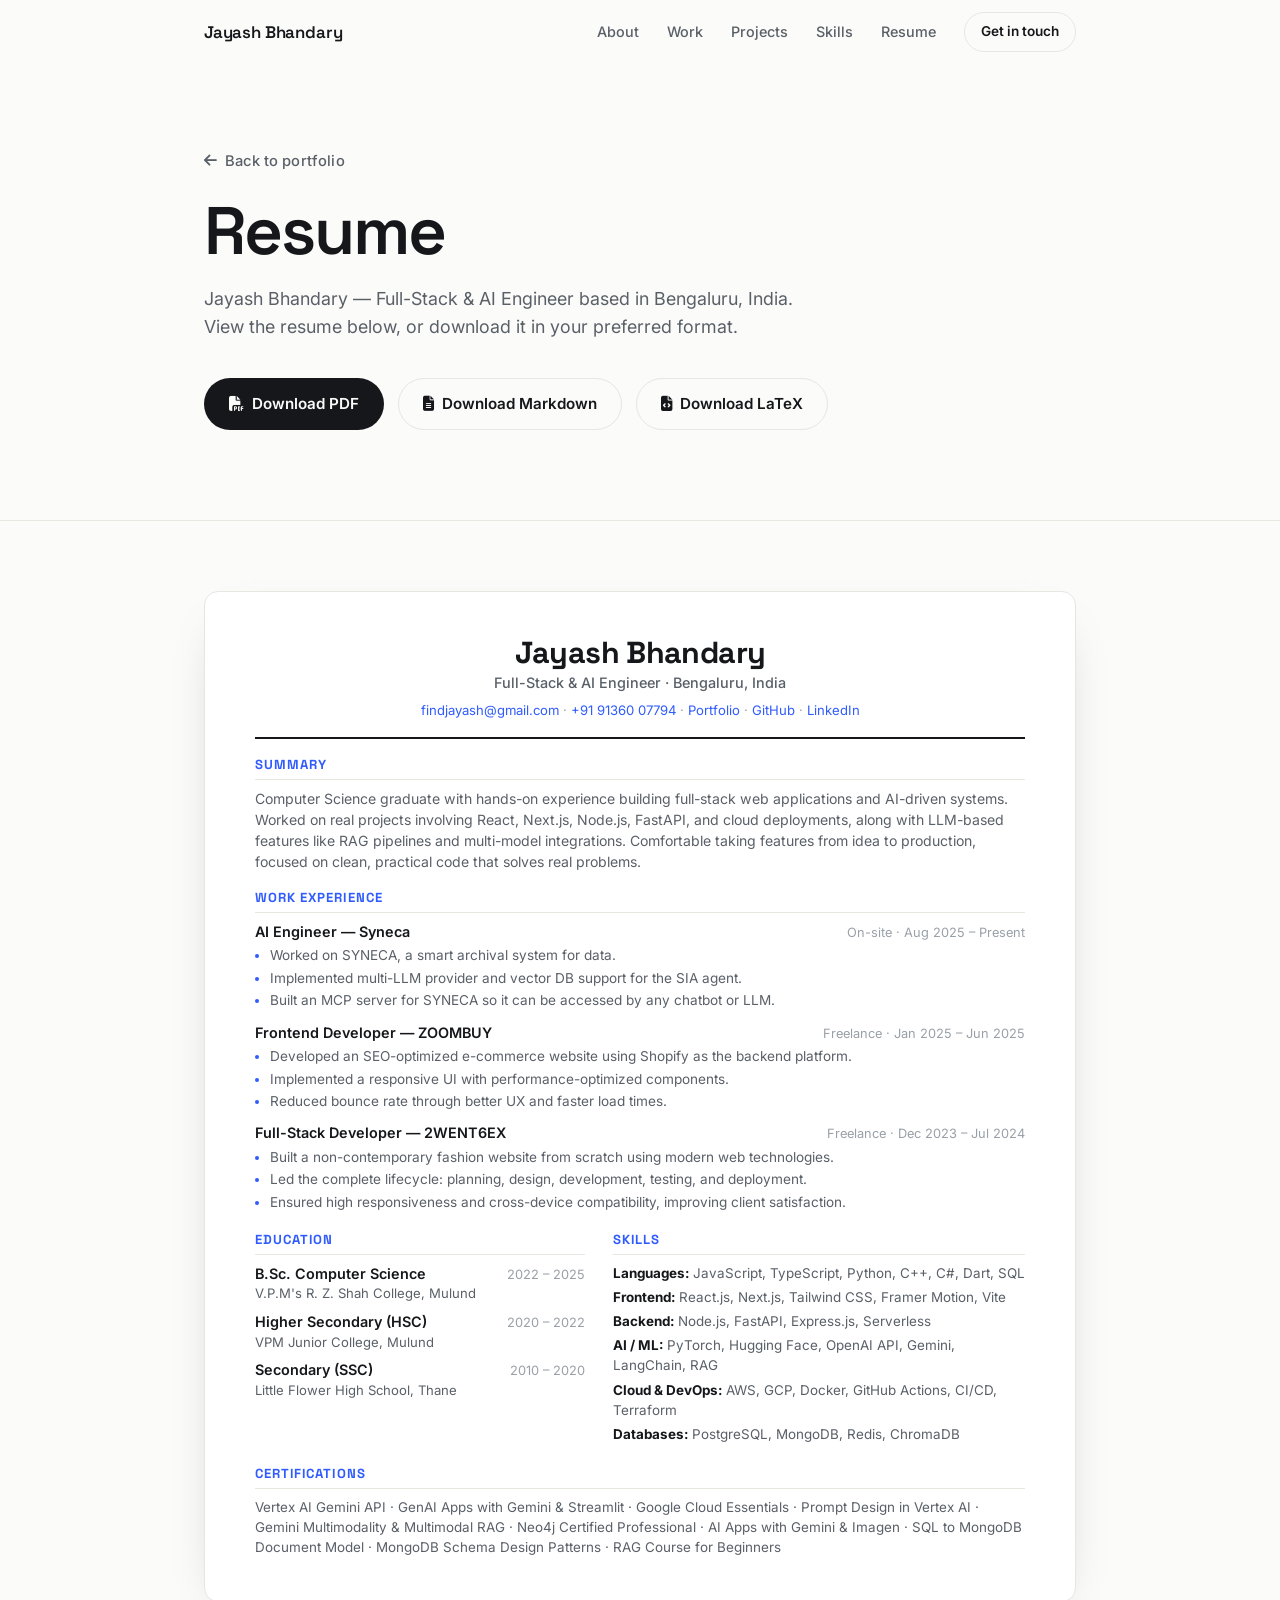
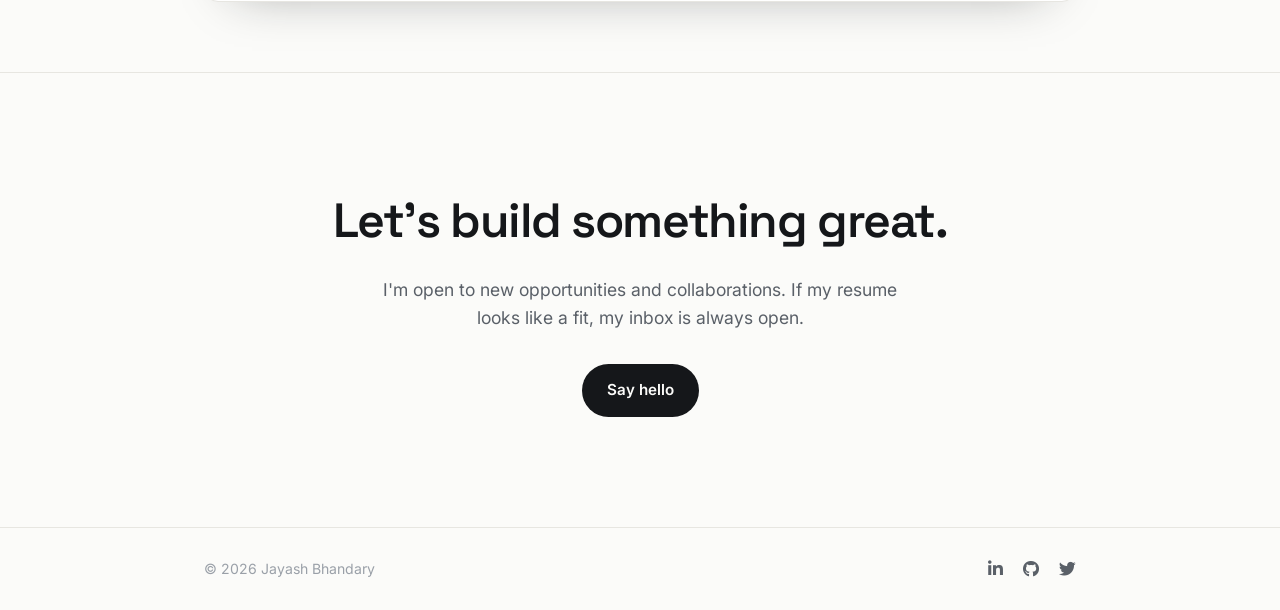
==== resume.html @ 94af231e "somechanges" ====
<!DOCTYPE html>
<html lang="en">
<head>
    <meta charset="UTF-8">
    <meta name="viewport" content="width=device-width, initial-scale=1.0">
    <meta http-equiv="X-UA-Compatible" content="IE=edge">

    <title>Resume — Jayash Bhandary | Full-Stack & AI Engineer</title>

    <!-- Primary SEO -->
    <meta name="description" content="Resume of Jayash Bhandary — Full-Stack & AI Engineer in Bengaluru, India. Experience at Syneca, ZOOMBUY and 2WENT6EX building React/Next.js apps, FastAPI backends, RAG pipelines and multi-LLM systems. Download as PDF, Markdown or LaTeX.">
    <meta name="keywords" content="Jayash Bhandary resume, Jayash Bhandary CV, Full-Stack Engineer resume, AI Engineer resume, React, Next.js, Node.js, FastAPI, Python, RAG, LLM, LangChain, MCP server, Bengaluru, India, hire">
    <meta name="author" content="Jayash Bhandary">
    <meta name="robots" content="index, follow, max-image-preview:large, max-snippet:-1">
    <meta name="googlebot" content="index, follow">
    <meta name="language" content="English">
    <meta name="theme-color" content="#ffffff">
    <meta name="color-scheme" content="light">
    <meta name="format-detection" content="telephone=no">

    <!-- Geo -->
    <meta name="geo.region" content="IN-KA">
    <meta name="geo.placename" content="Bengaluru">
    <meta name="geo.position" content="12.9716;77.5946">
    <meta name="ICBM" content="12.9716, 77.5946">

    <!-- Canonical -->
    <link rel="canonical" href="https://jayashbhandary.github.io/resume.html">

    <!-- Open Graph / Facebook -->
    <meta property="og:type" content="profile">
    <meta property="og:url" content="https://jayashbhandary.github.io/resume.html">
    <meta property="og:site_name" content="Jayash Bhandary">
    <meta property="og:title" content="Resume — Jayash Bhandary | Full-Stack & AI Engineer">
    <meta property="og:description" content="Full-Stack & AI Engineer in Bengaluru — React, Next.js, FastAPI, RAG pipelines and multi-LLM systems. View or download the resume as PDF, Markdown or LaTeX.">
    <meta property="og:image" content="https://raw.githubusercontent.com/JayashBhandary/jayashbhandary.github.io/master/image.jpeg">
    <meta property="og:image:alt" content="Jayash Bhandary — Full-Stack & AI Engineer">
    <meta property="og:locale" content="en_US">
    <meta property="profile:first_name" content="Jayash">
    <meta property="profile:last_name" content="Bhandary">

    <!-- Twitter -->
    <meta name="twitter:card" content="summary_large_image">
    <meta name="twitter:url" content="https://jayashbhandary.github.io/resume.html">
    <meta name="twitter:title" content="Resume — Jayash Bhandary | Full-Stack & AI Engineer">
    <meta name="twitter:description" content="Full-Stack & AI Engineer in Bengaluru — React, Next.js, FastAPI, RAG pipelines and multi-LLM systems. View or download as PDF, Markdown or LaTeX.">
    <meta name="twitter:image" content="https://raw.githubusercontent.com/JayashBhandary/jayashbhandary.github.io/master/image.jpeg">
    <meta name="twitter:site" content="@JayashBhandary">
    <meta name="twitter:creator" content="@JayashBhandary">

    <!-- Favicon -->
    <link rel="icon" type="image/x-icon" href="favicon.ico">
    <link rel="apple-touch-icon" href="favicon.ico">

    <!-- Structured Data: Person (resume detail) -->
    <script type="application/ld+json">
    {
        "@context": "https://schema.org",
        "@type": "Person",
        "name": "Jayash Bhandary",
        "url": "https://jayashbhandary.github.io/",
        "image": "https://raw.githubusercontent.com/JayashBhandary/jayashbhandary.github.io/master/image.jpeg",
        "jobTitle": "Full-Stack & AI Engineer",
        "description": "Computer Science graduate building full-stack web applications and AI-driven systems with React, Next.js, FastAPI, and LLM-based RAG pipelines.",
        "email": "mailto:findjayash@gmail.com",
        "telephone": "+91-9136007794",
        "address": {
            "@type": "PostalAddress",
            "addressLocality": "Bengaluru",
            "addressRegion": "Karnataka",
            "addressCountry": "IN"
        },
        "alumniOf": [
            { "@type": "CollegeOrUniversity", "name": "V.P.M's R. Z. Shah College" },
            { "@type": "EducationalOrganization", "name": "VPM Junior College" },
            { "@type": "EducationalOrganization", "name": "Little Flower High School" }
        ],
        "hasOccupation": [
            {
                "@type": "Occupation",
                "name": "AI Engineer",
                "occupationLocation": { "@type": "Place", "name": "Syneca" }
            },
            {
                "@type": "Occupation",
                "name": "Frontend Developer",
                "occupationLocation": { "@type": "Place", "name": "ZOOMBUY" }
            },
            {
                "@type": "Occupation",
                "name": "Full-Stack Developer",
                "occupationLocation": { "@type": "Place", "name": "2WENT6EX" }
            }
        ],
        "knowsAbout": [
            "Full-Stack Development", "Artificial Intelligence", "React.js", "Next.js",
            "Node.js", "FastAPI", "Python", "TypeScript", "Retrieval-Augmented Generation",
            "Large Language Models", "LangChain", "PyTorch", "Hugging Face",
            "AWS", "GCP", "Docker", "PostgreSQL", "MongoDB", "Cloud Deployment", "MCP"
        ],
        "sameAs": [
            "https://github.com/JayashBhandary",
            "https://www.linkedin.com/in/jayashbhandary",
            "https://x.com/JayashBhandary"
        ]
    }
    </script>

    <!-- Structured Data: Breadcrumb -->
    <script type="application/ld+json">
    {
        "@context": "https://schema.org",
        "@type": "BreadcrumbList",
        "itemListElement": [
            { "@type": "ListItem", "position": 1, "name": "Home", "item": "https://jayashbhandary.github.io/" },
            { "@type": "ListItem", "position": 2, "name": "Resume", "item": "https://jayashbhandary.github.io/resume.html" }
        ]
    }
    </script>

    <!-- Stylesheets -->
    <link rel="stylesheet" href="style.css">
    <link rel="preconnect" href="https://fonts.googleapis.com">
    <link rel="preconnect" href="https://fonts.gstatic.com" crossorigin>
    <link href="https://fonts.googleapis.com/css2?family=Inter:wght@300;400;500;600;700&family=Space+Grotesk:wght@500;600;700&display=swap" rel="stylesheet">
    <link rel="stylesheet" href="https://cdnjs.cloudflare.com/ajax/libs/font-awesome/6.5.1/css/all.min.css" xintegrity="sha512-DTOQO9RWCH3ppGqcWaEA1BIZOC6xxalwEsw9c2QQeAIftl+Vegovlnee1c9QX4TctnWMn13TZye+giMm8e2LwA==" crossorigin="anonymous" referrerpolicy="no-referrer" />
</head>
<body>
    <nav class="navbar">
        <div class="container nav-inner">
            <a href="index.html" class="logo">Jayash Bhandary</a>
            <ul class="nav-links">
                <li><a href="index.html#about">About</a></li>
                <li><a href="index.html#experience">Work</a></li>
                <li><a href="index.html#projects">Projects</a></li>
                <li><a href="index.html#skills">Skills</a></li>
                <li><a href="resume.html">Resume</a></li>
            </ul>
            <a href="mailto:findjayash@gmail.com" class="nav-cta">Get in touch</a>
            <button class="hamburger" aria-label="Toggle menu">
                <span></span>
                <span></span>
                <span></span>
            </button>
        </div>
    </nav>

    <main>
        <!-- HERO -->
        <header class="hero resume-hero">
            <div class="container">
                <p class="hero-eyebrow"><a href="index.html" class="back-link"><i class="fas fa-arrow-left"></i> Back to portfolio</a></p>
                <h1 class="hero-title">Resume</h1>
                <p class="hero-subtitle">Jayash Bhandary — Full-Stack &amp; AI Engineer based in Bengaluru, India. View the resume below, or download it in your preferred format.</p>
                <div class="hero-actions">
                    <a href="resume.pdf" class="btn btn-primary js-download" download="Jayash-Bhandary-Resume.pdf"><i class="fas fa-file-pdf"></i> Download PDF</a>
                    <a href="resume.md" class="btn btn-ghost js-download" download="Jayash-Bhandary-Resume.md"><i class="fas fa-file-lines"></i> Download Markdown</a>
                    <a href="resume.tex" class="btn btn-ghost js-download" download="Jayash-Bhandary-Resume.tex"><i class="fas fa-file-code"></i> Download LaTeX</a>
                </div>
            </div>
        </header>

        <!-- RESUME VIEWER (one-page rendered sheet) -->
        <section class="section resume-viewer-section">
            <div class="container">
                <article class="resume-sheet">
                    <header class="rs-head">
                        <h2 class="rs-name">Jayash Bhandary</h2>
                        <p class="rs-role">Full-Stack &amp; AI Engineer · Bengaluru, India</p>
                        <p class="rs-contact">
                            <a href="mailto:findjayash@gmail.com">findjayash@gmail.com</a> ·
                            <a href="tel:+919136007794">+91 91360 07794</a> ·
                            <a href="https://jayashbhandary.github.io" target="_blank" rel="noopener">Portfolio</a> ·
                            <a href="https://github.com/JayashBhandary" target="_blank" rel="noopener">GitHub</a> ·
                            <a href="https://www.linkedin.com/in/jayashbhandary" target="_blank" rel="noopener">LinkedIn</a>
                        </p>
                    </header>

                    <section class="rs-block">
                        <h3 class="rs-heading">Summary</h3>
                        <p class="rs-summary">Computer Science graduate with hands-on experience building full-stack web applications and AI-driven systems. Worked on real projects involving React, Next.js, Node.js, FastAPI, and cloud deployments, along with LLM-based features like RAG pipelines and multi-model integrations. Comfortable taking features from idea to production, focused on clean, practical code that solves real problems.</p>
                    </section>

                    <section class="rs-block">
                        <h3 class="rs-heading">Work Experience</h3>
                        <div class="rs-entry">
                            <div class="rs-entry-top"><span class="rs-title">AI Engineer — Syneca</span><span class="rs-meta">On-site · Aug 2025 – Present</span></div>
                            <ul class="rs-bullets">
                                <li>Worked on SYNECA, a smart archival system for data.</li>
                                <li>Implemented multi-LLM provider and vector DB support for the SIA agent.</li>
                                <li>Built an MCP server for SYNECA so it can be accessed by any chatbot or LLM.</li>
                            </ul>
                        </div>
                        <div class="rs-entry">
                            <div class="rs-entry-top"><span class="rs-title">Frontend Developer — ZOOMBUY</span><span class="rs-meta">Freelance · Jan 2025 – Jun 2025</span></div>
                            <ul class="rs-bullets">
                                <li>Developed an SEO-optimized e-commerce website using Shopify as the backend platform.</li>
                                <li>Implemented a responsive UI with performance-optimized components.</li>
                                <li>Reduced bounce rate through better UX and faster load times.</li>
                            </ul>
                        </div>
                        <div class="rs-entry">
                            <div class="rs-entry-top"><span class="rs-title">Full-Stack Developer — 2WENT6EX</span><span class="rs-meta">Freelance · Dec 2023 – Jul 2024</span></div>
                            <ul class="rs-bullets">
                                <li>Built a non-contemporary fashion website from scratch using modern web technologies.</li>
                                <li>Led the complete lifecycle: planning, design, development, testing, and deployment.</li>
                                <li>Ensured high responsiveness and cross-device compatibility, improving client satisfaction.</li>
                            </ul>
                        </div>
                    </section>

                    <div class="rs-cols">
                        <section class="rs-block">
                            <h3 class="rs-heading">Education</h3>
                            <div class="rs-edu"><span class="rs-title">B.Sc. Computer Science</span><span class="rs-meta">2022 – 2025</span></div>
                            <p class="rs-sub">V.P.M's R. Z. Shah College, Mulund</p>
                            <div class="rs-edu"><span class="rs-title">Higher Secondary (HSC)</span><span class="rs-meta">2020 – 2022</span></div>
                            <p class="rs-sub">VPM Junior College, Mulund</p>
                            <div class="rs-edu"><span class="rs-title">Secondary (SSC)</span><span class="rs-meta">2010 – 2020</span></div>
                            <p class="rs-sub">Little Flower High School, Thane</p>
                        </section>

                        <section class="rs-block">
                            <h3 class="rs-heading">Skills</h3>
                            <p class="rs-skill"><strong>Languages:</strong> JavaScript, TypeScript, Python, C++, C#, Dart, SQL</p>
                            <p class="rs-skill"><strong>Frontend:</strong> React.js, Next.js, Tailwind CSS, Framer Motion, Vite</p>
                            <p class="rs-skill"><strong>Backend:</strong> Node.js, FastAPI, Express.js, Serverless</p>
                            <p class="rs-skill"><strong>AI / ML:</strong> PyTorch, Hugging Face, OpenAI API, Gemini, LangChain, RAG</p>
                            <p class="rs-skill"><strong>Cloud &amp; DevOps:</strong> AWS, GCP, Docker, GitHub Actions, CI/CD, Terraform</p>
                            <p class="rs-skill"><strong>Databases:</strong> PostgreSQL, MongoDB, Redis, ChromaDB</p>
                        </section>
                    </div>

                    <section class="rs-block">
                        <h3 class="rs-heading">Certifications</h3>
                        <p class="rs-certs">Vertex AI Gemini API · GenAI Apps with Gemini &amp; Streamlit · Google Cloud Essentials · Prompt Design in Vertex AI · Gemini Multimodality &amp; Multimodal RAG · Neo4j Certified Professional · AI Apps with Gemini &amp; Imagen · SQL to MongoDB Document Model · MongoDB Schema Design Patterns · RAG Course for Beginners</p>
                    </section>
                </article>
            </div>
        </section>

        <!-- CONTACT -->
        <section id="contact" class="section contact">
            <div class="container">
                <h2 class="contact-title">Let's build something great.</h2>
                <p class="contact-text">I'm open to new opportunities and collaborations. If my resume looks like a fit, my inbox is always open.</p>
                <a href="mailto:findjayash@gmail.com" class="btn btn-primary">Say hello</a>
            </div>
        </section>
    </main>

    <footer class="footer">
        <div class="container footer-inner">
            <p class="footer-text">© <span id="year">2026</span> Jayash Bhandary</p>
            <div class="social-links">
                <a href="https://www.linkedin.com/in/jayashbhandary" target="_blank" aria-label="LinkedIn"><i class="fab fa-linkedin-in"></i></a>
                <a href="https://github.com/JayashBhandary" target="_blank" aria-label="GitHub"><i class="fab fa-github"></i></a>
                <a href="https://x.com/JayashBhandary" target="_blank" aria-label="Twitter"><i class="fab fa-twitter"></i></a>
            </div>
        </div>
    </footer>

    <script src="script.js"></script>
    <script>
    // Force a true download (fetch -> blob) so files never open/preview in the browser.
    document.querySelectorAll('.js-download').forEach(link => {
        link.addEventListener('click', async (e) => {
            const url = link.getAttribute('href');
            const name = link.getAttribute('download') || url.split('/').pop();
            try {
                const res = await fetch(url);
                if (!res.ok) throw new Error(res.status);
                const blob = await res.blob();
                e.preventDefault();
                const objectUrl = URL.createObjectURL(blob);
                const a = document.createElement('a');
                a.href = objectUrl;
                a.download = name;
                document.body.appendChild(a);
                a.click();
                a.remove();
                URL.revokeObjectURL(objectUrl);
            } catch (err) {
                // Fall back to the native download attribute (no preventDefault).
            }
        });
    });
    </script>
</body>
</html>
---- style.css ----
:root {
    --bg: #fbfbf9;
    --surface: #ffffff;
    --text: #15171a;
    --text-soft: #5a6068;
    --text-faint: #9aa0a8;
    --border: #e7e6e1;
    --accent: #2f5bff;
    --accent-soft: #eef1ff;
    --font-sans: 'Inter', -apple-system, BlinkMacSystemFont, 'Segoe UI', Roboto, sans-serif;
    --font-display: 'Space Grotesk', var(--font-sans);
    --radius: 14px;
    --maxw: 920px;
    --ease: cubic-bezier(0.16, 1, 0.3, 1);
}

*, *::before, *::after {
    box-sizing: border-box;
    margin: 0;
    padding: 0;
}

html {
    scroll-behavior: smooth;
}

body {
    font-family: var(--font-sans);
    background: var(--bg);
    color: var(--text);
    line-height: 1.6;
    -webkit-font-smoothing: antialiased;
    -moz-osx-font-smoothing: grayscale;
    font-size: 17px;
}

a {
    color: var(--accent);
    text-decoration: none;
    transition: color 0.2s var(--ease);
}

.container {
    max-width: var(--maxw);
    margin: 0 auto;
    padding: 0 24px;
}

/* --- Navbar --- */
.navbar {
    position: fixed;
    inset: 0 0 auto 0;
    z-index: 100;
    border-bottom: 1px solid transparent;
    transition: background 0.3s var(--ease), border-color 0.3s var(--ease);
}
.navbar.scrolled {
    background: rgba(251, 251, 249, 0.82);
    backdrop-filter: blur(12px);
    -webkit-backdrop-filter: blur(12px);
    border-bottom-color: var(--border);
}
.nav-inner {
    display: flex;
    align-items: center;
    justify-content: space-between;
    height: 64px;
}
.logo {
    font-family: var(--font-display);
    font-weight: 600;
    font-size: 1.05rem;
    color: var(--text);
    letter-spacing: -0.01em;
}
.nav-links {
    display: flex;
    list-style: none;
    gap: 28px;
    margin-left: auto;
    margin-right: 28px;
}
.nav-links a {
    color: var(--text-soft);
    font-size: 0.9rem;
    font-weight: 500;
}
.nav-links a:hover { color: var(--text); }

.nav-cta {
    font-size: 0.85rem;
    font-weight: 600;
    color: var(--text);
    padding: 8px 16px;
    border: 1px solid var(--border);
    border-radius: 999px;
    transition: all 0.2s var(--ease);
}
.nav-cta:hover {
    border-color: var(--accent);
    color: var(--accent);
}
.hamburger { display: none; }

/* --- Buttons --- */
.btn {
    display: inline-flex;
    align-items: center;
    gap: 8px;
    font-size: 0.95rem;
    font-weight: 600;
    padding: 13px 24px;
    border-radius: 999px;
    transition: all 0.2s var(--ease);
    border: 1px solid transparent;
}
.btn-primary {
    background: var(--text);
    color: var(--bg);
}
.btn-primary:hover {
    background: var(--accent);
    color: #fff;
    transform: translateY(-2px);
}
.btn-ghost {
    color: var(--text);
    border-color: var(--border);
}
.btn-ghost:hover {
    border-color: var(--accent);
    color: var(--accent);
}

/* --- Hero --- */
.hero {
    padding: 180px 0 110px;
}
.hero-eyebrow {
    color: var(--accent);
    font-weight: 600;
    font-size: 0.92rem;
    letter-spacing: 0.01em;
    margin-bottom: 22px;
}
.hero-title {
    font-family: var(--font-display);
    font-weight: 600;
    font-size: clamp(2.4rem, 6.5vw, 4.2rem);
    line-height: 1.05;
    letter-spacing: -0.03em;
    color: var(--text);
    margin-bottom: 26px;
}
.hero-subtitle {
    max-width: 600px;
    font-size: 1.12rem;
    color: var(--text-soft);
    margin-bottom: 36px;
}
.hero-actions {
    display: flex;
    flex-wrap: wrap;
    gap: 14px;
    margin-bottom: 40px;
}
.hero-links {
    display: flex;
    flex-wrap: wrap;
    gap: 26px;
    list-style: none;
}
.hero-links a {
    color: var(--text-soft);
    font-size: 0.9rem;
    font-weight: 500;
    display: inline-flex;
    align-items: center;
    gap: 8px;
}
.hero-links a:hover { color: var(--accent); }

/* --- Resume page --- */
.resume-hero { padding: 150px 0 50px; }
.resume-hero .hero-title { margin-bottom: 18px; }
.back-link {
    display: inline-flex;
    align-items: center;
    gap: 8px;
    color: var(--text-soft);
    font-weight: 500;
}
.back-link:hover { color: var(--accent); }
.resume-viewer-section { padding-top: 0; border-top: none; }

/* One-page rendered resume sheet */
.resume-sheet {
    background: var(--surface);
    border: 1px solid var(--border);
    border-radius: var(--radius);
    box-shadow: 0 18px 50px -30px rgba(21, 23, 26, 0.4);
    padding: 44px 50px;
    font-size: 0.9rem;
    line-height: 1.5;
    color: var(--text-soft);
}
.rs-head {
    text-align: center;
    padding-bottom: 16px;
    margin-bottom: 6px;
    border-bottom: 2px solid var(--text);
}
.rs-name {
    font-family: var(--font-display);
    font-size: 1.9rem;
    letter-spacing: -0.02em;
    color: var(--text);
    line-height: 1.1;
}
.rs-role { color: var(--text-soft); font-weight: 500; margin-top: 2px; }
.rs-contact { font-size: 0.82rem; color: var(--text-faint); margin-top: 8px; }
.rs-contact a { color: var(--accent); }

.rs-block { margin-top: 16px; }
.rs-heading {
    font-family: var(--font-display);
    font-size: 0.82rem;
    text-transform: uppercase;
    letter-spacing: 0.08em;
    color: var(--accent);
    padding-bottom: 4px;
    margin-bottom: 8px;
    border-bottom: 1px solid var(--border);
}
.rs-summary { font-size: 0.88rem; }

.rs-entry { margin-bottom: 11px; }
.rs-entry:last-child { margin-bottom: 0; }
.rs-entry-top, .rs-edu {
    display: flex;
    justify-content: space-between;
    align-items: baseline;
    gap: 12px;
    flex-wrap: wrap;
}
.rs-title { font-weight: 600; color: var(--text); }
.rs-meta { font-size: 0.8rem; color: var(--text-faint); white-space: nowrap; }
.rs-sub { font-size: 0.82rem; margin-bottom: 7px; }
.rs-edu { margin-top: 7px; }
.rs-bullets {
    list-style: none;
    margin-top: 3px;
}
.rs-bullets li {
    position: relative;
    padding-left: 15px;
    font-size: 0.85rem;
    margin-bottom: 2px;
}
.rs-bullets li::before {
    content: '';
    position: absolute;
    left: 0;
    top: 9px;
    width: 4px;
    height: 4px;
    border-radius: 50%;
    background: var(--accent);
}

.rs-cols {
    display: grid;
    grid-template-columns: 1fr 1.25fr;
    gap: 28px;
}
.rs-skill { font-size: 0.84rem; margin-bottom: 4px; }
.rs-skill strong { color: var(--text); }
.rs-certs { font-size: 0.84rem; }

/* --- Sections --- */
.section {
    padding: 70px 0;
    border-top: 1px solid var(--border);
}
.section-head {
    display: flex;
    align-items: baseline;
    gap: 14px;
    margin-bottom: 44px;
}
.section-index {
    font-family: var(--font-display);
    font-size: 0.85rem;
    font-weight: 600;
    color: var(--accent);
}
.section-title {
    font-family: var(--font-display);
    font-weight: 600;
    font-size: clamp(1.5rem, 3.5vw, 2rem);
    letter-spacing: -0.02em;
    color: var(--text);
}

/* --- About --- */
.about-grid {
    display: grid;
    grid-template-columns: 1.6fr 1fr;
    gap: 48px;
}
.about-text p {
    color: var(--text-soft);
    margin-bottom: 16px;
}
.about-text p:first-child {
    color: var(--text);
    font-size: 1.15rem;
}
.about-facts {
    display: flex;
    flex-direction: column;
    gap: 18px;
}
.fact {
    display: flex;
    flex-direction: column;
    gap: 2px;
    padding-bottom: 16px;
    border-bottom: 1px solid var(--border);
}
.fact:last-child { border-bottom: none; }
.fact-label {
    font-size: 0.78rem;
    text-transform: uppercase;
    letter-spacing: 0.06em;
    color: var(--text-faint);
}
.fact-value {
    font-weight: 500;
    color: var(--text);
}

/* --- Timeline (experience + education) --- */
.timeline {
    list-style: none;
}
.timeline-item {
    display: grid;
    grid-template-columns: 170px 1fr;
    gap: 32px;
    padding: 28px 0;
    border-top: 1px solid var(--border);
}
.timeline-item:first-child { border-top: none; padding-top: 0; }
.timeline-meta {
    display: flex;
    flex-direction: column;
    gap: 6px;
}
.timeline-date {
    font-weight: 600;
    font-size: 0.9rem;
    color: var(--text);
}
.timeline-type {
    font-size: 0.78rem;
    text-transform: uppercase;
    letter-spacing: 0.06em;
    color: var(--text-faint);
}
.timeline-body h3 {
    font-family: var(--font-display);
    font-weight: 600;
    font-size: 1.2rem;
    color: var(--text);
    margin-bottom: 12px;
    letter-spacing: -0.01em;
}
.timeline-body h3 .at { color: var(--text-faint); font-weight: 400; }
.timeline-body h3 .company { color: var(--accent); }
.bullets {
    list-style: none;
}
.bullets li {
    position: relative;
    padding-left: 20px;
    margin-bottom: 8px;
    color: var(--text-soft);
    font-size: 0.98rem;
}
.bullets li::before {
    content: '';
    position: absolute;
    left: 2px;
    top: 11px;
    width: 5px;
    height: 5px;
    border-radius: 50%;
    background: var(--accent);
}
.edu-place {
    color: var(--text-soft);
}

/* --- Project --- */
.project-card {
    display: block;
    padding: 32px;
    background: var(--surface);
    border: 1px solid var(--border);
    border-radius: var(--radius);
    transition: all 0.3s var(--ease);
}
.project-card:hover {
    border-color: var(--accent);
    transform: translateY(-3px);
    box-shadow: 0 18px 40px -24px rgba(47, 91, 255, 0.45);
}
.project-top {
    display: flex;
    align-items: center;
    justify-content: space-between;
    margin-bottom: 14px;
}
.project-top h3 {
    font-family: var(--font-display);
    font-weight: 600;
    font-size: 1.5rem;
    color: var(--text);
    letter-spacing: -0.02em;
}
.project-arrow {
    color: var(--text-faint);
    transition: all 0.2s var(--ease);
}
.project-card:hover .project-arrow {
    color: var(--accent);
    transform: translate(2px, -2px);
}
.project-desc {
    color: var(--text-soft);
    margin-bottom: 22px;
}

/* --- Tag lists --- */
.tag-list {
    list-style: none;
    display: flex;
    flex-wrap: wrap;
    gap: 8px;
}
.tag-list li {
    font-size: 0.82rem;
    font-weight: 500;
    color: var(--text-soft);
    background: var(--bg);
    border: 1px solid var(--border);
    padding: 5px 12px;
    border-radius: 999px;
}
.project-card .tag-list li { background: var(--accent-soft); border-color: transparent; color: var(--accent); }

/* --- Skills --- */
.skills-grid {
    display: grid;
    grid-template-columns: repeat(auto-fit, minmax(220px, 1fr));
    gap: 16px;
}
.skill-group {
    padding: 22px;
    background: var(--surface);
    border: 1px solid var(--border);
    border-radius: var(--radius);
    transition: border-color 0.2s var(--ease);
}
.skill-group:hover { border-color: var(--accent); }
.skill-group h4 {
    font-family: var(--font-display);
    font-weight: 600;
    font-size: 0.78rem;
    text-transform: uppercase;
    letter-spacing: 0.07em;
    color: var(--text-faint);
    margin-bottom: 14px;
}

/* --- Certifications --- */
.cert-list {
    list-style: none;
    display: grid;
    grid-template-columns: repeat(2, 1fr);
    gap: 0 40px;
}
.cert-list li {
    display: flex;
    align-items: flex-start;
    gap: 14px;
    padding: 16px 0;
    border-top: 1px solid var(--border);
    color: var(--text);
    font-size: 0.98rem;
}
.cert-list li i {
    color: var(--text);
    margin-top: 4px;
    width: 18px;
    text-align: center;
    flex-shrink: 0;
}

/* --- Contact --- */
.contact {
    text-align: center;
    padding: 110px 0;
}
.contact-title {
    font-family: var(--font-display);
    font-weight: 600;
    font-size: clamp(2rem, 5vw, 3rem);
    letter-spacing: -0.03em;
    color: var(--text);
    margin-bottom: 16px;
}
.contact-text {
    max-width: 540px;
    margin: 0 auto 32px;
    color: var(--text-soft);
    font-size: 1.1rem;
}

/* --- Footer --- */
.footer {
    border-top: 1px solid var(--border);
    padding: 28px 0;
}
.footer-inner {
    display: flex;
    align-items: center;
    justify-content: space-between;
}
.footer-text {
    font-size: 0.88rem;
    color: var(--text-faint);
}
.social-links {
    display: flex;
    gap: 20px;
}
.social-links a {
    color: var(--text-soft);
    font-size: 1.05rem;
    transition: all 0.2s var(--ease);
}
.social-links a:hover {
    color: var(--accent);
    transform: translateY(-2px);
}

/* --- Scroll reveal --- */
[data-reveal] {
    opacity: 0;
    transform: translateY(24px);
    transition: opacity 0.7s var(--ease), transform 0.7s var(--ease);
}
[data-reveal].is-visible {
    opacity: 1;
    transform: translateY(0);
}

/* --- Responsive --- */
@media (max-width: 760px) {
    body { font-size: 16px; }
    .nav-links {
        position: fixed;
        inset: 64px 0 auto 0;
        flex-direction: column;
        gap: 0;
        margin: 0;
        background: var(--surface);
        border-bottom: 1px solid var(--border);
        padding: 8px 24px 20px;
        transform: translateY(-130%);
        transition: transform 0.35s var(--ease);
        z-index: 90;
    }
    .nav-links.active { transform: translateY(0); }
    .nav-links li { width: 100%; }
    .nav-links a {
        display: block;
        padding: 14px 0;
        border-bottom: 1px solid var(--border);
        font-size: 1rem;
    }
    .nav-links li:last-child a { border-bottom: none; }
    .nav-cta { display: none; }
    .hamburger {
        display: flex;
        flex-direction: column;
        gap: 5px;
        background: none;
        border: none;
        cursor: pointer;
        padding: 4px;
        z-index: 101;
    }
    .hamburger span {
        width: 24px;
        height: 2px;
        background: var(--text);
        border-radius: 2px;
        transition: all 0.3s var(--ease);
    }
    .hamburger.active span:nth-child(1) { transform: translateY(7px) rotate(45deg); }
    .hamburger.active span:nth-child(2) { opacity: 0; }
    .hamburger.active span:nth-child(3) { transform: translateY(-7px) rotate(-45deg); }

    .hero { padding: 130px 0 70px; }
    .about-grid { grid-template-columns: 1fr; gap: 32px; }
    .timeline-item { grid-template-columns: 1fr; gap: 12px; padding: 24px 0; }
    .timeline-meta { flex-direction: row; gap: 12px; align-items: baseline; }
    .cert-list { grid-template-columns: 1fr; }

    .resume-sheet { padding: 28px 22px; }
    .rs-cols { grid-template-columns: 1fr; gap: 16px; }
    .rs-meta { white-space: normal; }
}
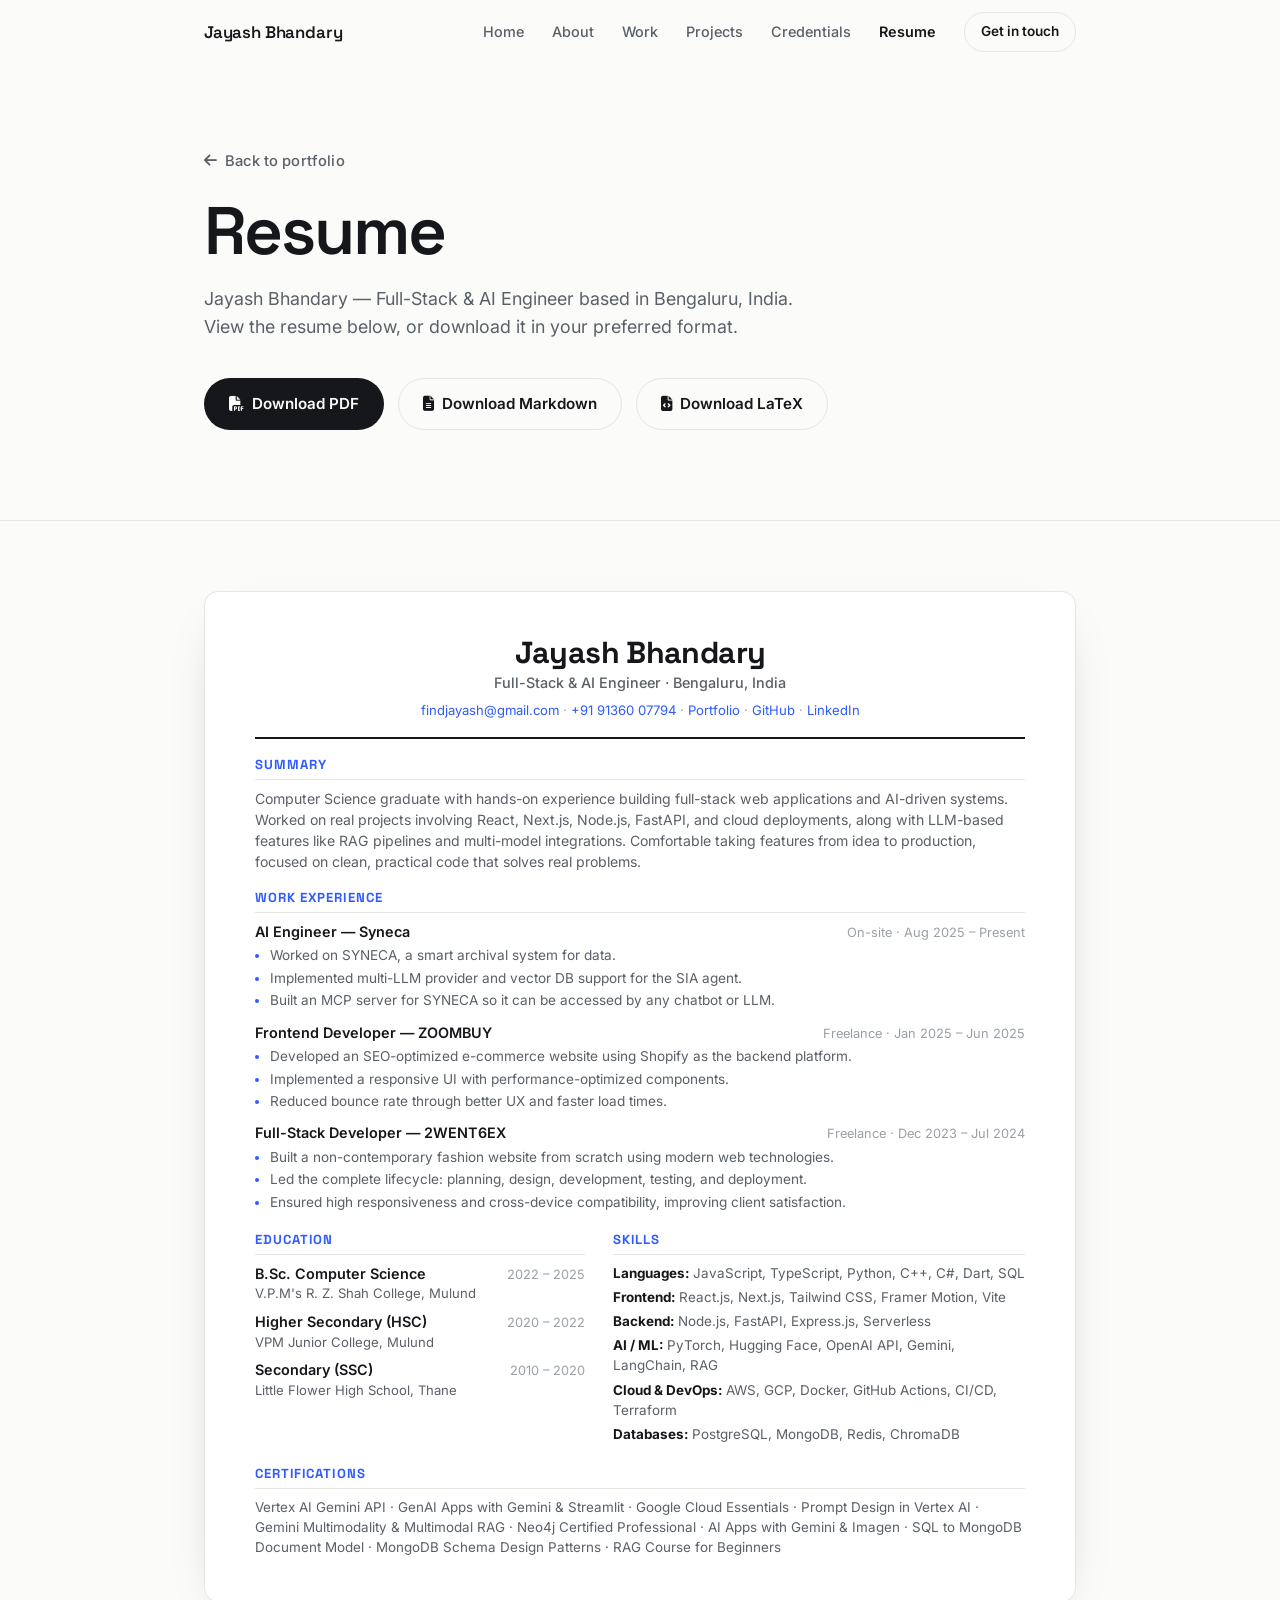
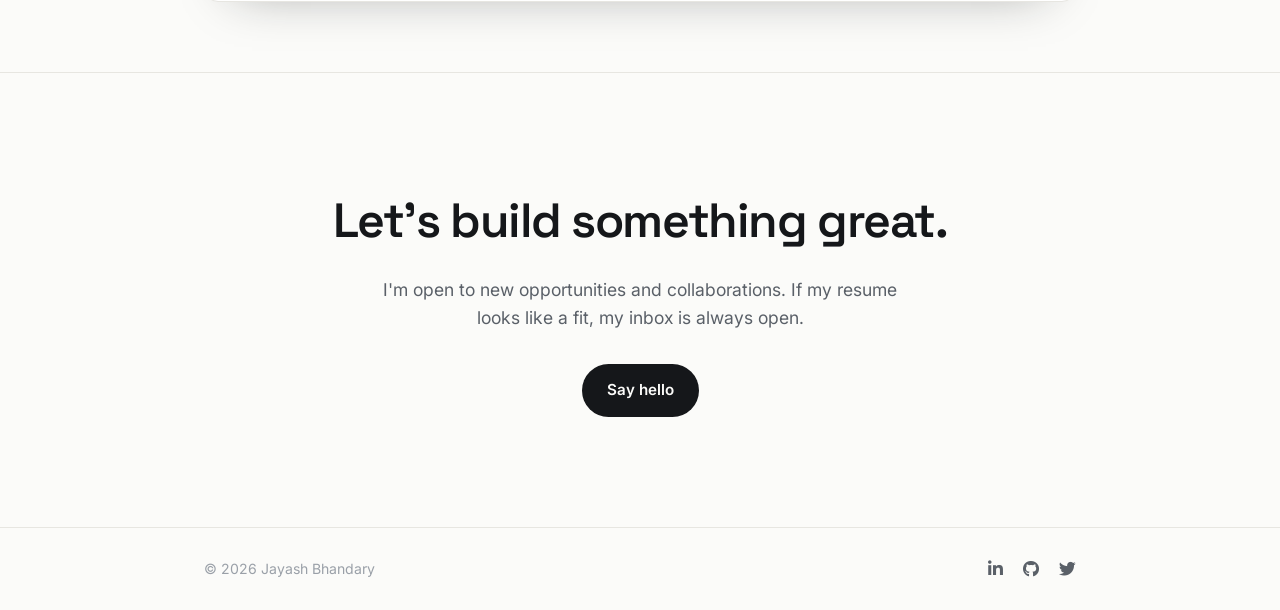
==== commit 0d13a0d6: "made pages" ====
--- a/resume.html
+++ b/resume.html
@@ -126,24 +126,7 @@
     <link rel="stylesheet" href="https://cdnjs.cloudflare.com/ajax/libs/font-awesome/6.5.1/css/all.min.css" xintegrity="sha512-DTOQO9RWCH3ppGqcWaEA1BIZOC6xxalwEsw9c2QQeAIftl+Vegovlnee1c9QX4TctnWMn13TZye+giMm8e2LwA==" crossorigin="anonymous" referrerpolicy="no-referrer" />
 </head>
 <body>
-    <nav class="navbar">
-        <div class="container nav-inner">
-            <a href="index.html" class="logo">Jayash Bhandary</a>
-            <ul class="nav-links">
-                <li><a href="index.html#about">About</a></li>
-                <li><a href="index.html#experience">Work</a></li>
-                <li><a href="index.html#projects">Projects</a></li>
-                <li><a href="index.html#skills">Skills</a></li>
-                <li><a href="resume.html">Resume</a></li>
-            </ul>
-            <a href="mailto:findjayash@gmail.com" class="nav-cta">Get in touch</a>
-            <button class="hamburger" aria-label="Toggle menu">
-                <span></span>
-                <span></span>
-                <span></span>
-            </button>
-        </div>
-    </nav>
+    <div data-component="nav"></div>
 
     <main>
         <!-- HERO -->
@@ -249,17 +232,9 @@
         </section>
     </main>
 
-    <footer class="footer">
-        <div class="container footer-inner">
-            <p class="footer-text">© <span id="year">2026</span> Jayash Bhandary</p>
-            <div class="social-links">
-                <a href="https://www.linkedin.com/in/jayashbhandary" target="_blank" aria-label="LinkedIn"><i class="fab fa-linkedin-in"></i></a>
-                <a href="https://github.com/JayashBhandary" target="_blank" aria-label="GitHub"><i class="fab fa-github"></i></a>
-                <a href="https://x.com/JayashBhandary" target="_blank" aria-label="Twitter"><i class="fab fa-twitter"></i></a>
-            </div>
-        </div>
-    </footer>
-
+    <div data-component="footer"></div>
+
+    <script src="components.js"></script>
     <script src="script.js"></script>
     <script>
     // Force a true download (fetch -> blob) so files never open/preview in the browser.
--- a/style.css
+++ b/style.css
@@ -86,6 +86,7 @@
     font-weight: 500;
 }
 .nav-links a:hover { color: var(--text); }
+.nav-links a.is-active { color: var(--text); font-weight: 600; }
 
 .nav-cta {
     font-size: 0.85rem;
@@ -300,6 +301,66 @@
     font-size: clamp(1.5rem, 3.5vw, 2rem);
     letter-spacing: -0.02em;
     color: var(--text);
+}
+.section-more {
+    margin-left: auto;
+    align-self: center;
+    font-size: 0.88rem;
+    font-weight: 600;
+    color: var(--text-soft);
+    display: inline-flex;
+    align-items: center;
+    gap: 6px;
+    transition: all 0.2s var(--ease);
+}
+.section-more:hover { color: var(--accent); }
+.section-more:hover i { transform: translateX(3px); }
+.section-more i { font-size: 0.78em; transition: transform 0.2s var(--ease); }
+
+/* --- Detail pages (about / work / projects / credentials) --- */
+.page-hero { padding: 150px 0 50px; }
+.page-hero .hero-title { margin-bottom: 18px; }
+.breadcrumb {
+    display: inline-flex;
+    align-items: center;
+    gap: 8px;
+    color: var(--text-soft);
+    font-weight: 500;
+    font-size: 0.92rem;
+}
+.breadcrumb:hover { color: var(--accent); }
+
+/* Media (images / video / gifs converted to video) */
+.media-figure {
+    margin: 0 0 22px;
+    border: 1px solid var(--border);
+    border-radius: var(--radius);
+    overflow: hidden;
+    background: var(--surface);
+}
+.media-figure img,
+.media-figure video {
+    display: block;
+    width: 100%;
+    height: auto;
+}
+.media-figure figcaption {
+    padding: 10px 16px;
+    font-size: 0.85rem;
+    color: var(--text-faint);
+    border-top: 1px solid var(--border);
+}
+.media-grid {
+    display: grid;
+    grid-template-columns: repeat(auto-fit, minmax(260px, 1fr));
+    gap: 16px;
+}
+
+/* Project grid (projects listing page) */
+.projects-grid {
+    display: grid;
+    grid-template-columns: repeat(auto-fit, minmax(300px, 1fr));
+    gap: 20px;
 }
 
 /* --- About --- */
